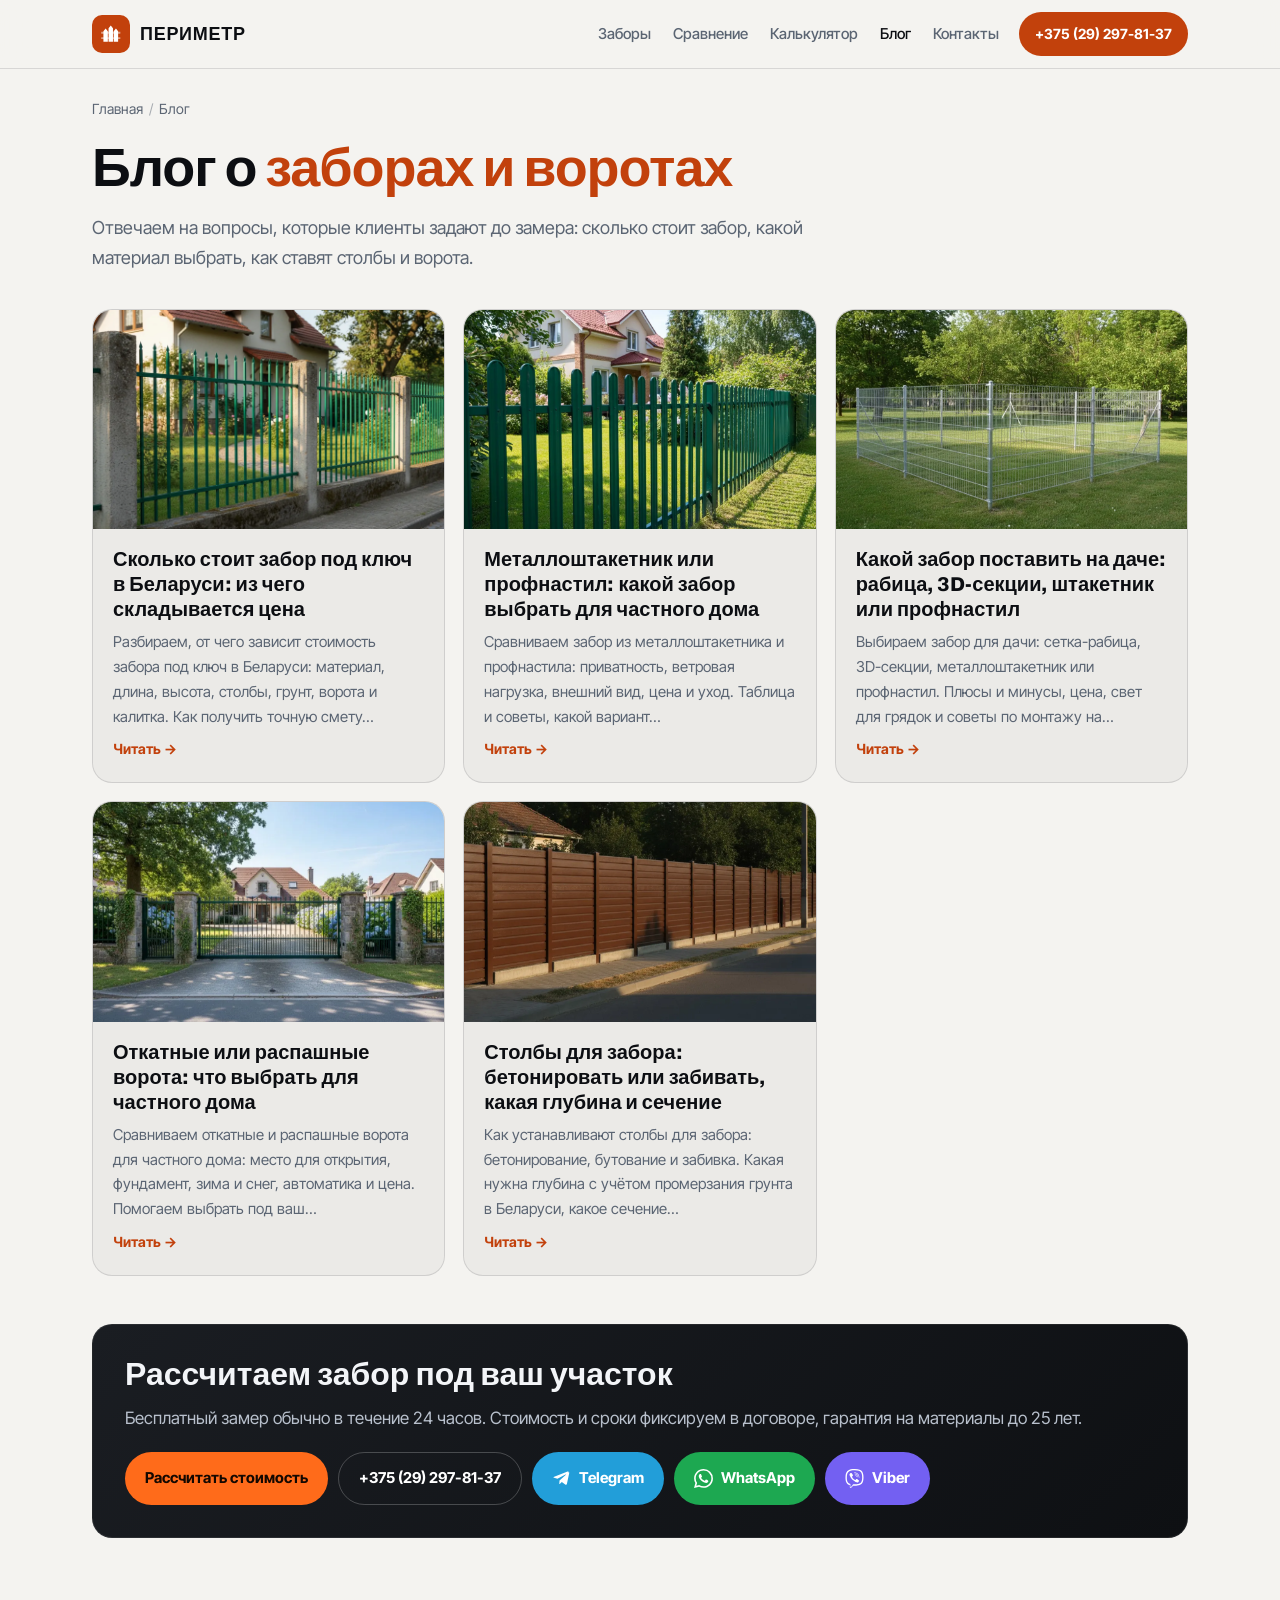
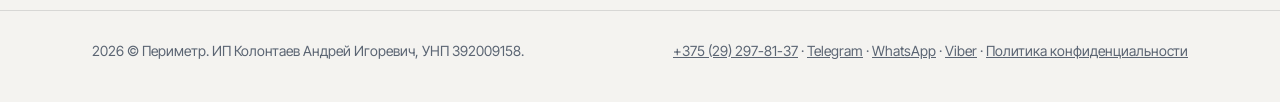
==== blog/index.html @ 4a14a882 "Блог (5 статей), WhatsApp и Viber, реквизиты ИП, политика конфиденциальности Co-Authored-By: Claude " ====
<!DOCTYPE html>
<html lang="ru">
<head>
<meta charset="utf-8">
<meta name="viewport" content="width=device-width, initial-scale=1">
<title>Блог о заборах, воротах и калитках | Периметр</title>
<meta name="description" content="Статьи о заборах под ключ: сколько стоит забор, штакетник или профнастил, какой забор поставить на даче, откатные или распашные ворота, установка столбов.">
<meta name="robots" content="index, follow, max-image-preview:large">
<link rel="canonical" href="https://xn--80aapcvihh1bcd1e.xn--90ais/blog/">
<meta property="og:type" content="website">
<meta property="og:locale" content="ru_BY">
<meta property="og:site_name" content="Периметр">
<meta property="og:url" content="https://xn--80aapcvihh1bcd1e.xn--90ais/blog/">
<meta property="og:title" content="Блог о заборах, воротах и калитках | Периметр">
<meta property="og:description" content="Статьи о заборах под ключ: сколько стоит забор, штакетник или профнастил, какой забор поставить на даче, откатные или распашные ворота, установка столбов.">
<meta property="og:image" content="https://xn--80aapcvihh1bcd1e.xn--90ais/img/og-image.jpg">
<meta property="og:image:width" content="1200">
<meta property="og:image:height" content="630">
<meta name="twitter:card" content="summary_large_image">
<link rel="icon" href="/favicon.ico" sizes="48x48">
<link rel="icon" href="/img/favicon.svg" type="image/svg+xml">
<link rel="apple-touch-icon" href="/img/apple-touch-icon.png">
<link rel="preconnect" href="https://fonts.googleapis.com">
<link rel="preconnect" href="https://fonts.gstatic.com" crossorigin>
<link href="https://fonts.googleapis.com/css2?family=Archivo:wght@700;800&family=Inter+Tight:wght@400;500;600;700&display=swap" rel="stylesheet">
<link rel="stylesheet" href="/blog.css">
<meta name="theme-color" content="#0A0B0D">
<script>
(function(){try{var t=localStorage.getItem('krov-theme');if(!t)t=matchMedia('(prefers-color-scheme: light)').matches?'light':'dark';document.documentElement.setAttribute('data-theme',t);}catch(e){}})();
</script>
<script type="application/ld+json">
{
 "@context": "https://schema.org",
 "@graph": [
  {
   "@type": "Blog",
   "@id": "https://xn--80aapcvihh1bcd1e.xn--90ais/blog/#blog",
   "name": "Блог «Периметр» — заборы, ворота и калитки",
   "url": "https://xn--80aapcvihh1bcd1e.xn--90ais/blog/",
   "inLanguage": "ru-BY",
   "publisher": {
    "@type": "HomeAndConstructionBusiness",
    "@id": "https://xn--80aapcvihh1bcd1e.xn--90ais/#org",
    "name": "Периметр",
    "legalName": "ИП Колонтаев Андрей Игоревич",
    "taxID": "392009158",
    "url": "https://xn--80aapcvihh1bcd1e.xn--90ais/",
    "telephone": "+375292978137",
    "logo": "https://xn--80aapcvihh1bcd1e.xn--90ais/img/icon-512.png"
   },
   "blogPost": [
    {
     "@type": "BlogPosting",
     "headline": "Сколько стоит забор под ключ в Беларуси: из чего складывается цена",
     "url": "https://xn--80aapcvihh1bcd1e.xn--90ais/blog/skolko-stoit-zabor-pod-klyuch/",
     "datePublished": "2026-09-23"
    },
    {
     "@type": "BlogPosting",
     "headline": "Металлоштакетник или профнастил: какой забор выбрать для частного дома",
     "url": "https://xn--80aapcvihh1bcd1e.xn--90ais/blog/shtaketnik-ili-profnastil/",
     "datePublished": "2026-09-23"
    },
    {
     "@type": "BlogPosting",
     "headline": "Какой забор поставить на даче: рабица, 3D-секции, штакетник или профнастил",
     "url": "https://xn--80aapcvihh1bcd1e.xn--90ais/blog/kakoj-zabor-postavit-na-dache/",
     "datePublished": "2026-09-23"
    },
    {
     "@type": "BlogPosting",
     "headline": "Откатные или распашные ворота: что выбрать для частного дома",
     "url": "https://xn--80aapcvihh1bcd1e.xn--90ais/blog/otkatnye-ili-raspashnye-vorota/",
     "datePublished": "2026-09-23"
    },
    {
     "@type": "BlogPosting",
     "headline": "Столбы для забора: бетонировать или забивать, какая глубина и сечение",
     "url": "https://xn--80aapcvihh1bcd1e.xn--90ais/blog/stolby-dlya-zabora/",
     "datePublished": "2026-09-23"
    }
   ]
  },
  {
   "@type": "BreadcrumbList",
   "itemListElement": [
    {
     "@type": "ListItem",
     "position": 1,
     "name": "Главная",
     "item": "https://xn--80aapcvihh1bcd1e.xn--90ais/"
    },
    {
     "@type": "ListItem",
     "position": 2,
     "name": "Блог",
     "item": "https://xn--80aapcvihh1bcd1e.xn--90ais/blog/"
    }
   ]
  }
 ]
}
</script>
</head>
<body>
<header class="bh"><div class="wrap bh__in">
  <a class="logo" href="/" aria-label="Периметр — на главную"><span class="logo__mark"><svg viewBox="0 0 32 32" aria-hidden="true"><path d="M3 13.2h26v2.6H3zM3 20.6h26v2.6H3z" opacity=".5"/><path d="M6 27V12.5l3-3.8 3 3.8V27zM13 27V8.5l3-3.8 3 3.8V27zM20 27V12.5l3-3.8 3 3.8V27z"/></svg></span><span>Периметр</span></a>
  <nav class="bh__nav" aria-label="Основное меню">
    <a href="/#fences">Заборы</a><a href="/#compare">Сравнение</a><a href="/#calc">Калькулятор</a><a href="/blog/" aria-current="page">Блог</a><a href="/#contacts">Контакты</a>
  </nav>
  <a class="bh__phone" href="tel:+375292978137">+375 (29) 297-81-37</a>
</div></header>
<main class="wrap page">
  <ol class="crumbs"><li><a href="/">Главная</a></li><li aria-current="page">Блог</li></ol>
  <h1>Блог о <em>заборах и воротах</em></h1>
  <p class="lead">Отвечаем на вопросы, которые клиенты задают до замера: сколько стоит забор, какой материал выбрать, как ставят столбы и ворота.</p>
  <div class="cards"><a class="card" href="/blog/skolko-stoit-zabor-pod-klyuch/">
  <div class="card__img"><img src="/img/hero-3.webp" width="1600" height="914" loading="lazy" decoding="async" alt="Сколько стоит забор под ключ: из чего складывается цена"></div>
  <div class="card__b"><h3>Сколько стоит забор под ключ в Беларуси: из чего складывается цена</h3><p>Разбираем, от чего зависит стоимость забора под ключ в Беларуси: материал, длина, высота, столбы, грунт, ворота и калитка. Как получить точную смету…</p><span>Читать →</span></div>
</a><a class="card" href="/blog/shtaketnik-ili-profnastil/">
  <div class="card__img"><img src="/img/fence-shtaket.webp" width="1100" height="802" loading="lazy" decoding="async" alt="Металлоштакетник или профнастил: что выбрать для частного дома"></div>
  <div class="card__b"><h3>Металлоштакетник или профнастил: какой забор выбрать для частного дома</h3><p>Сравниваем забор из металлоштакетника и профнастила: приватность, ветровая нагрузка, внешний вид, цена и уход. Таблица и советы, какой вариант…</p><span>Читать →</span></div>
</a><a class="card" href="/blog/kakoj-zabor-postavit-na-dache/">
  <div class="card__img"><img src="/img/fence-rabica.webp" width="1100" height="802" loading="lazy" decoding="async" alt="Какой забор поставить на даче"></div>
  <div class="card__b"><h3>Какой забор поставить на даче: рабица, 3D-секции, штакетник или профнастил</h3><p>Выбираем забор для дачи: сетка-рабица, 3D-секции, металлоштакетник или профнастил. Плюсы и минусы, цена, свет для грядок и советы по монтажу на…</p><span>Читать →</span></div>
</a><a class="card" href="/blog/otkatnye-ili-raspashnye-vorota/">
  <div class="card__img"><img src="/img/work-6.webp" width="900" height="656" loading="lazy" decoding="async" alt="Откатные или распашные ворота: что выбрать"></div>
  <div class="card__b"><h3>Откатные или распашные ворота: что выбрать для частного дома</h3><p>Сравниваем откатные и распашные ворота для частного дома: место для открытия, фундамент, зима и снег, автоматика и цена. Помогаем выбрать под ваш…</p><span>Читать →</span></div>
</a><a class="card" href="/blog/stolby-dlya-zabora/">
  <div class="card__img"><img src="/img/fence-profnastil.webp" width="1100" height="802" loading="lazy" decoding="async" alt="Столбы для забора: бетонировать или забивать"></div>
  <div class="card__b"><h3>Столбы для забора: бетонировать или забивать, какая глубина и сечение</h3><p>Как устанавливают столбы для забора: бетонирование, бутование и забивка. Какая нужна глубина с учётом промерзания грунта в Беларуси, какое сечение…</p><span>Читать →</span></div>
</a></div>
  <section class="cta">
  <h2>Рассчитаем забор под ваш участок</h2>
  <p>Бесплатный замер обычно в течение 24 часов. Стоимость и сроки фиксируем в договоре, гарантия на материалы до 25 лет.</p>
  <div class="btns">
    <a class="btn btn--accent" href="/#calc">Рассчитать стоимость</a>
    <a class="btn btn--ghost" href="tel:+375292978137">+375 (29) 297-81-37</a>
    <a class="btn btn--tg" href="https://t.me/andreew_8" target="_blank" rel="noopener"><svg viewBox="0 0 24 24" aria-hidden="true"><path d="M21.9 4.3 18.8 19c-.2 1-.9 1.3-1.7.8l-4.7-3.5-2.3 2.2c-.3.3-.5.5-.9.5l.3-4.4 8.1-7.3c.4-.3-.1-.5-.6-.2L6.9 12.4l-4.3-1.3c-.9-.3-.9-.9.2-1.4l16.9-6.5c.8-.3 1.5.2 1.2 1.1z"/></svg>Telegram</a>
    <a class="btn btn--wa" href="https://wa.me/375292978137" target="_blank" rel="noopener"><svg viewBox="0 0 24 24" fill="currentColor" aria-hidden="true"><path d="M17.472 14.382c-.297-.149-1.758-.867-2.03-.967-.273-.099-.471-.148-.67.15-.197.297-.767.966-.94 1.164-.173.199-.347.223-.644.075-.297-.15-1.255-.463-2.39-1.475-.883-.788-1.48-1.761-1.653-2.059-.173-.297-.018-.458.13-.606.134-.133.298-.347.446-.52.149-.174.198-.298.298-.497.099-.198.05-.371-.025-.52-.075-.149-.669-1.612-.916-2.207-.242-.579-.487-.5-.669-.51-.173-.008-.371-.01-.57-.01-.198 0-.52.074-.792.372-.272.297-1.04 1.016-1.04 2.479 0 1.462 1.065 2.875 1.213 3.074.149.198 2.096 3.2 5.077 4.487.709.306 1.262.489 1.694.625.712.227 1.36.195 1.871.118.571-.085 1.758-.719 2.006-1.413.248-.694.248-1.289.173-1.413-.074-.124-.272-.198-.57-.347m-5.421 7.403h-.004a9.87 9.87 0 01-5.031-1.378l-.361-.214-3.741.982.998-3.648-.235-.374a9.86 9.86 0 01-1.51-5.26c.001-5.45 4.436-9.884 9.888-9.884 2.64 0 5.122 1.03 6.988 2.898a9.825 9.825 0 012.893 6.994c-.003 5.45-4.437 9.884-9.885 9.884m8.413-18.297A11.815 11.815 0 0012.05 0C5.495 0 .16 5.335.157 11.892c0 2.096.547 4.142 1.588 5.945L.057 24l6.305-1.654a11.882 11.882 0 005.683 1.448h.005c6.554 0 11.89-5.335 11.893-11.893a11.821 11.821 0 00-3.48-8.413Z"/></svg>WhatsApp</a>
    <a class="btn btn--vb" href="viber://chat?number=%2B375292978137"><svg viewBox="0 0 24 24" fill="currentColor" aria-hidden="true"><path d="M11.4 0C9.473.028 5.333.344 3.02 2.467 1.302 4.187.696 6.7.633 9.817.57 12.933.488 18.776 6.12 20.36h.003l-.004 2.416s-.037.977.61 1.177c.777.242 1.234-.5 1.98-1.302.407-.44.972-1.084 1.397-1.58 3.85.326 6.812-.416 7.15-.525.776-.252 5.176-.816 5.892-6.657.74-6.02-.36-9.83-2.34-11.546-.596-.55-3.006-2.3-8.375-2.323 0 0-.395-.025-1.037-.017zm.058 1.693c.545-.004.88.017.88.017 4.542.02 6.717 1.388 7.222 1.846 1.675 1.435 2.53 4.868 1.906 9.897v.002c-.604 4.878-4.174 5.184-4.832 5.395-.28.09-2.882.737-6.153.524 0 0-2.436 2.94-3.197 3.704-.12.12-.26.167-.352.144-.13-.033-.166-.188-.165-.414l.02-4.018c-4.762-1.32-4.485-6.292-4.43-8.895.054-2.604.543-4.738 1.996-6.173 1.96-1.773 5.474-2.018 7.11-2.03zm.38 2.602c-.167 0-.303.135-.304.302 0 .167.133.303.3.305 1.624.01 2.946.537 4.028 1.592 1.073 1.046 1.62 2.468 1.633 4.334.002.167.14.3.307.3.166-.002.3-.138.3-.304-.014-1.984-.618-3.596-1.816-4.764-1.19-1.16-2.692-1.753-4.447-1.765zm-3.96.695c-.19-.032-.4.005-.616.117l-.01.002c-.43.247-.816.562-1.146.932-.002.004-.006.004-.008.008-.267.323-.42.638-.46.948-.008.046-.01.093-.007.14 0 .136.022.27.065.4l.013.01c.135.48.473 1.276 1.205 2.604.42.768.903 1.5 1.446 2.186.27.344.56.673.87.984l.132.132c.31.308.64.6.984.87.686.543 1.418 1.027 2.186 1.447 1.328.733 2.126 1.07 2.604 1.206l.01.014c.13.042.265.064.402.063.046.002.092 0 .138-.008.31-.036.627-.19.948-.46.004 0 .003-.002.008-.005.37-.33.683-.72.93-1.148l.003-.01c.225-.432.15-.842-.18-1.12-.004 0-.698-.58-1.037-.83-.36-.255-.73-.492-1.113-.71-.51-.285-1.032-.106-1.248.174l-.447.564c-.23.283-.657.246-.657.246-3.12-.796-3.955-3.955-3.955-3.955s-.037-.426.248-.656l.563-.448c.277-.215.456-.737.17-1.248-.217-.383-.454-.756-.71-1.115-.25-.34-.826-1.033-.83-1.035-.137-.165-.31-.265-.502-.297zm4.49.88c-.158.002-.29.124-.3.282-.01.167.115.312.282.324 1.16.085 2.017.466 2.645 1.15.63.688.93 1.524.906 2.57-.002.168.13.306.3.31.166.003.305-.13.31-.297.025-1.175-.334-2.193-1.067-2.994-.74-.81-1.777-1.253-3.05-1.346h-.024zm.463 1.63c-.16.002-.29.127-.3.287-.008.167.12.31.288.32.523.028.875.175 1.113.422.24.245.388.62.416 1.164.01.167.15.295.318.287.167-.008.295-.15.287-.317-.03-.644-.215-1.178-.58-1.557-.367-.378-.893-.574-1.52-.607h-.018z"/></svg>Viber</a>
  </div>
</section>
</main>
<footer class="bf"><div class="wrap bf__in">
  <span>2026 © Периметр. ИП Колонтаев Андрей Игоревич, УНП 392009158.</span>
  <span><a href="tel:+375292978137">+375 (29) 297-81-37</a> · <a href="https://t.me/andreew_8">Telegram</a> · <a href="https://wa.me/375292978137">WhatsApp</a> · <a href="viber://chat?number=%2B375292978137">Viber</a> · <a href="/privacy.html">Политика конфиденциальности</a></span>
</div></footer>
</body>
</html>
---- blog.css ----
/* Стили блога, политики и 404. Токены совпадают с styles.css, тема берётся из того же localStorage 'krov-theme'. */
:root{
  --bg:#0A0B0D;--surface:rgba(255,255,255,.045);--line:rgba(255,255,255,.10);
  --text:#F3F5F8;--muted:#99A2AF;--accent:#FF6B1A;--accent-2:#FFA93D;--accent-ink:#140801;
  --r:20px;--wrap:1160px;
}
[data-theme="light"]{
  --bg:#F4F3F0;--surface:rgba(12,14,18,.035);--line:rgba(12,14,18,.12);
  --text:#0C0E12;--muted:#5B6573;--accent:#C2410C;--accent-2:#9A3412;--accent-ink:#fff;
}
*{box-sizing:border-box}
html{scroll-behavior:smooth}
body{margin:0;background:var(--bg);color:var(--text);font:17px/1.65 'Inter Tight',system-ui,sans-serif;-webkit-font-smoothing:antialiased}
a{color:var(--accent)}
img{max-width:100%;height:auto;display:block}
.wrap{max-width:var(--wrap);margin:0 auto;padding:0 16px}
@media (min-width:640px){.wrap{padding:0 32px}}

/* шапка */
.bh{position:sticky;top:0;z-index:10;background:color-mix(in srgb,var(--bg) 88%,transparent);backdrop-filter:blur(14px);-webkit-backdrop-filter:blur(14px);border-bottom:1px solid var(--line)}
.bh__in{display:flex;align-items:center;gap:20px;min-height:68px}
.logo{display:inline-flex;align-items:center;gap:10px;color:var(--text);text-decoration:none;font:800 18px 'Archivo',sans-serif;letter-spacing:.04em;text-transform:uppercase}
.logo__mark{width:38px;height:38px;border-radius:10px;background:var(--accent);color:var(--accent-ink);display:grid;place-items:center;flex:none}
.logo__mark svg{width:62%;height:62%;fill:currentColor}
.bh__nav{display:flex;gap:22px;margin-left:auto}
.bh__nav a{color:var(--muted);text-decoration:none;font-size:15px;font-weight:500}
.bh__nav a:hover,.bh__nav a[aria-current]{color:var(--text)}
.bh__phone{color:var(--accent-ink);background:var(--accent);text-decoration:none;font-weight:700;font-size:14px;padding:10px 16px;border-radius:999px;white-space:nowrap}
@media (max-width:860px){.bh__nav{display:none}.bh__phone{margin-left:auto}}
@media (max-width:420px){.logo span:last-child{display:none}}

/* хлебные крошки */
.crumbs{margin:28px 0 0;padding:0;list-style:none;display:flex;flex-wrap:wrap;gap:6px;font-size:14px;color:var(--muted)}
.crumbs li+li::before{content:'/';margin-right:6px;opacity:.5}
.crumbs a{color:var(--muted);text-decoration:none}
.crumbs a:hover{color:var(--text)}

/* статья */
.art{max-width:780px;margin:0 auto;padding-bottom:72px}
.art h1,.page h1{font:800 clamp(32px,5.4vw,54px)/1.06 'Archivo',sans-serif;letter-spacing:-.02em;margin:20px 0 16px}
h1 em,.h2 em{font-style:normal;color:var(--accent)}
.meta{display:flex;flex-wrap:wrap;gap:6px 18px;color:var(--muted);font-size:14px;margin-bottom:28px}
.art__img{border-radius:var(--r);overflow:hidden;margin:0 0 32px;aspect-ratio:16/9;background:var(--surface)}
.art__img img{width:100%;height:100%;object-fit:cover}
.tldr{border:1px solid var(--line);border-left:4px solid var(--accent);background:var(--surface);border-radius:14px;padding:18px 22px;margin:0 0 32px}
.tldr b{display:block;font:700 13px 'Inter Tight',sans-serif;text-transform:uppercase;letter-spacing:.08em;color:var(--accent);margin-bottom:6px}
.tldr p{margin:0;color:var(--text)}
.toc{border:1px solid var(--line);border-radius:14px;padding:16px 22px;margin:0 0 36px}
.toc b{font-size:14px;text-transform:uppercase;letter-spacing:.08em;color:var(--muted)}
.toc ol{margin:8px 0 0;padding-left:20px}
.toc a{color:var(--text);text-decoration:none}
.toc a:hover{color:var(--accent)}
.prose h2{font:800 clamp(24px,3vw,32px)/1.2 'Archivo',sans-serif;letter-spacing:-.01em;margin:44px 0 14px;scroll-margin-top:90px}
.prose p,.prose li{color:color-mix(in srgb,var(--text) 82%,var(--muted))}
.prose li{margin:6px 0}
.prose strong{color:var(--text)}
.table-wrap{overflow-x:auto;border:1px solid var(--line);border-radius:14px;margin:20px 0;background:var(--surface)}
.table-wrap table{width:100%;min-width:560px;border-collapse:collapse;font-size:15px;line-height:1.45}
.table-wrap th,.table-wrap td{padding:12px 16px;text-align:left;vertical-align:top;border-bottom:1px solid var(--line)}
.table-wrap thead th{font-size:12px;text-transform:uppercase;letter-spacing:.08em;color:var(--muted);font-weight:600}
.table-wrap tbody th{font-weight:700;white-space:nowrap}
.table-wrap td{color:var(--muted)}
.table-wrap tbody tr:last-child>*{border-bottom:0}

/* FAQ статьи */
.qa{margin-top:48px}
.qa h2{font:800 clamp(24px,3vw,32px)/1.2 'Archivo',sans-serif;margin:0 0 16px}
.qa details{border:1px solid var(--line);border-radius:14px;padding:4px 20px;margin-bottom:10px;background:var(--surface)}
.qa summary{cursor:pointer;font-weight:700;padding:14px 0;list-style:none}
.qa summary::-webkit-details-marker{display:none}
.qa summary::after{content:'+';float:right;color:var(--accent);font-weight:800}
.qa details[open] summary::after{content:'−'}
.qa details p{margin:0 0 16px;color:var(--muted)}

/* CTA */
.cta{margin-top:48px;border-radius:var(--r);padding:32px;background:linear-gradient(135deg,#1a1d22,#0e1013);color:#F3F5F8;border:1px solid rgba(255,255,255,.08)}
.cta h2{font:800 clamp(24px,3vw,32px)/1.15 'Archivo',sans-serif;margin:0 0 10px}
.cta p{color:#b8c0cc;margin:0 0 20px}
.btns{display:flex;flex-wrap:wrap;gap:10px}
.btn{display:inline-flex;align-items:center;gap:8px;padding:13px 20px;border-radius:999px;font-weight:700;font-size:15px;text-decoration:none;color:#fff;transition:transform .25s ease,filter .25s ease}
.btn:hover{transform:translateY(-2px);filter:brightness(1.08)}
.btn svg{width:19px;height:19px;fill:currentColor}
.btn--accent{background:#FF6B1A;color:#140801}
.btn--tg{background:#229ED9}.btn--wa{background:#1DA851}.btn--vb{background:#7360F2}
.btn--ghost{border:1px solid rgba(255,255,255,.22)}

/* связанные и список статей */
.related{margin-top:56px}
.related h2,.page h2.h2{font:800 clamp(22px,2.6vw,28px)/1.2 'Archivo',sans-serif;margin:0 0 16px}
.cards{display:grid;grid-template-columns:repeat(auto-fill,minmax(280px,1fr));gap:18px}
.card{display:flex;flex-direction:column;border:1px solid var(--line);border-radius:var(--r);overflow:hidden;background:var(--surface);text-decoration:none;color:var(--text);transition:transform .3s ease,border-color .3s ease}
.card:hover{transform:translateY(-3px);border-color:color-mix(in srgb,var(--accent) 50%,var(--line))}
.card__img{aspect-ratio:16/10;overflow:hidden}
.card__img img{width:100%;height:100%;object-fit:cover}
.card__b{padding:18px 20px 22px;display:flex;flex-direction:column;gap:8px;flex:1}
.card__b h3{font:800 20px/1.25 'Archivo',sans-serif;margin:0}
.card__b p{margin:0;color:var(--muted);font-size:15px}
.card__b span{margin-top:auto;color:var(--accent);font-weight:700;font-size:14px}

/* простые страницы */
.page{padding-bottom:72px}
.page .lead{color:var(--muted);max-width:720px;font-size:18px;margin:0 0 36px}
.doc{max-width:780px}
.doc h2{font:700 22px/1.3 'Archivo',sans-serif;margin:36px 0 8px}
.doc p,.doc li{color:var(--muted)}

/* подвал */
.bf{border-top:1px solid var(--line);padding:28px 0 40px;color:var(--muted);font-size:14px}
.bf__in{display:flex;flex-wrap:wrap;gap:10px 24px;justify-content:space-between}
.bf a{color:var(--muted)}
.bf a:hover{color:var(--text)}
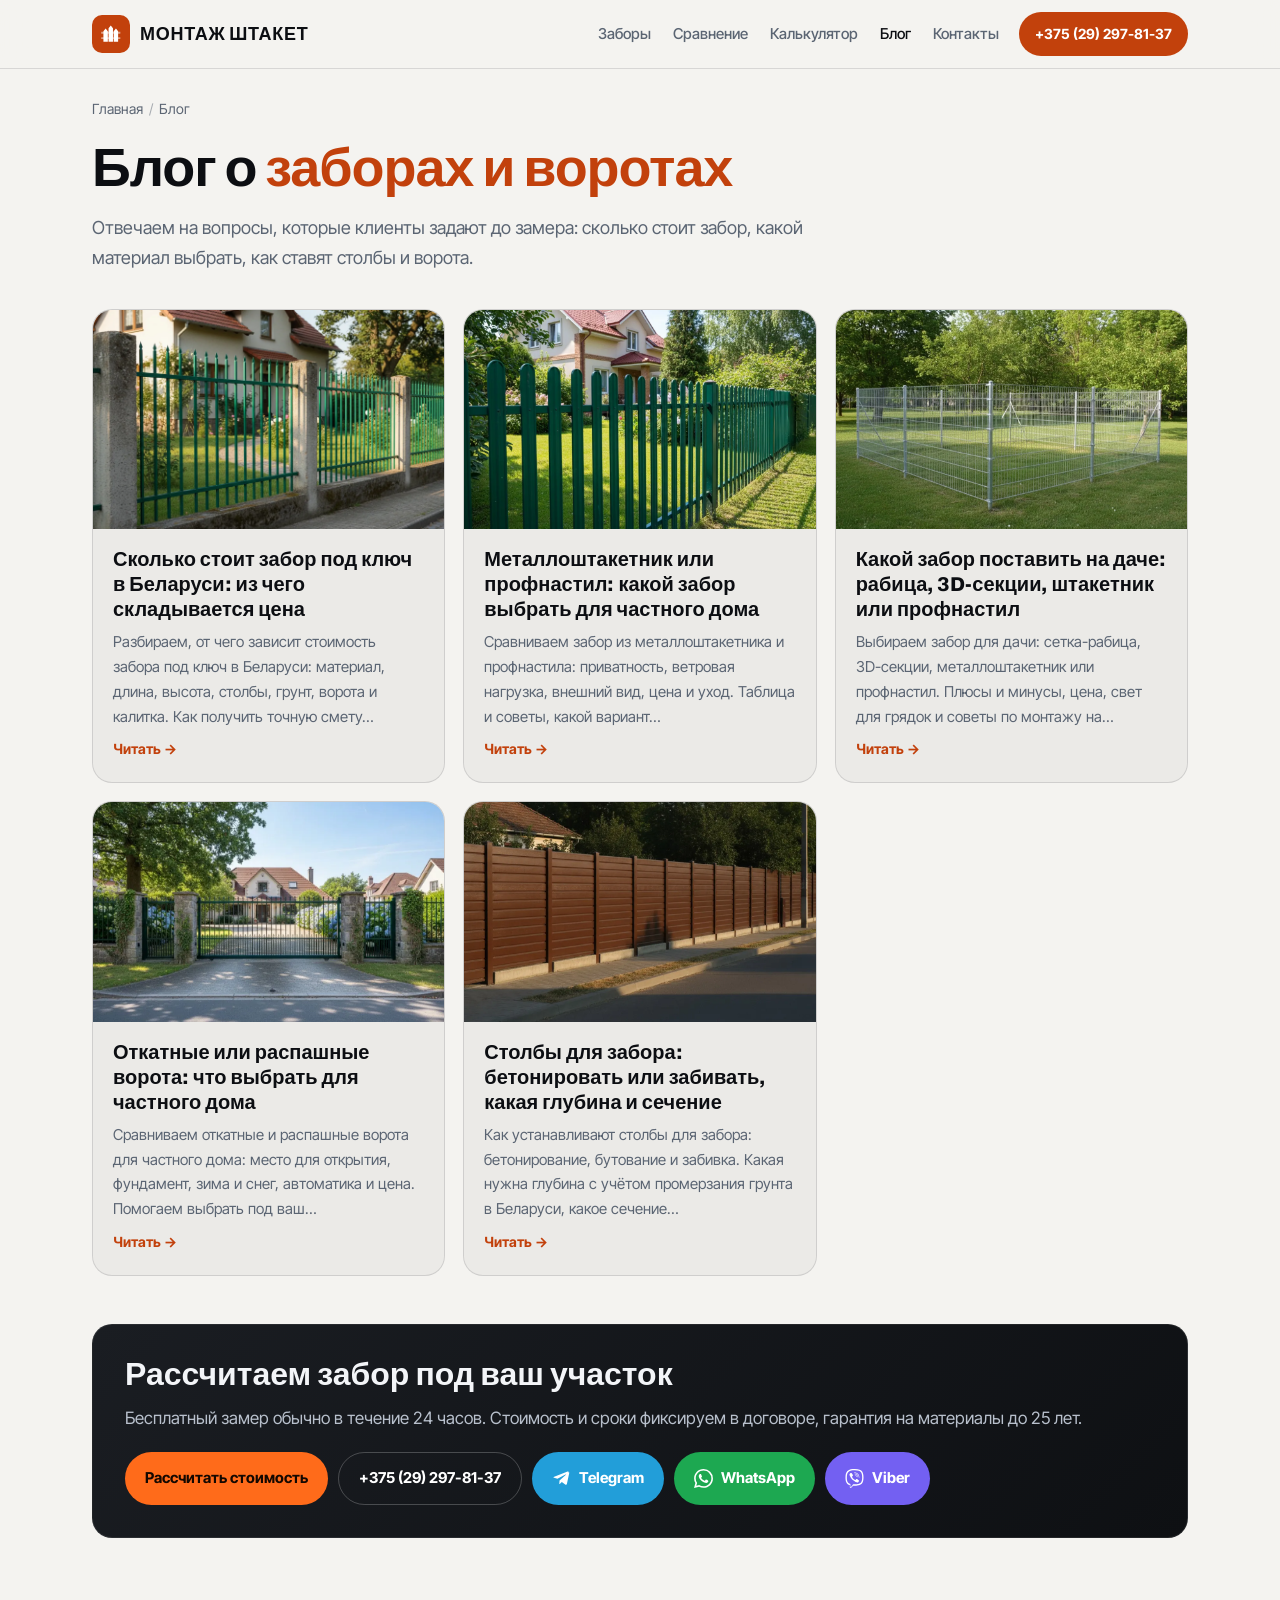
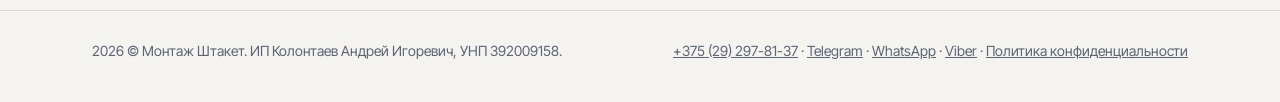
==== commit 6f75f3df: "Бренд «Монтаж Штакет», заявка после главного экрана, мессенджеры, чистый адрес /privacy/ Co-Authored" ====
--- a/blog/index.html
+++ b/blog/index.html
@@ -3,15 +3,15 @@
 <head>
 <meta charset="utf-8">
 <meta name="viewport" content="width=device-width, initial-scale=1">
-<title>Блог о заборах, воротах и калитках | Периметр</title>
+<title>Блог о заборах, воротах и калитках | Монтаж Штакет</title>
 <meta name="description" content="Статьи о заборах под ключ: сколько стоит забор, штакетник или профнастил, какой забор поставить на даче, откатные или распашные ворота, установка столбов.">
 <meta name="robots" content="index, follow, max-image-preview:large">
 <link rel="canonical" href="https://xn--80aapcvihh1bcd1e.xn--90ais/blog/">
 <meta property="og:type" content="website">
 <meta property="og:locale" content="ru_BY">
-<meta property="og:site_name" content="Периметр">
+<meta property="og:site_name" content="Монтаж Штакет">
 <meta property="og:url" content="https://xn--80aapcvihh1bcd1e.xn--90ais/blog/">
-<meta property="og:title" content="Блог о заборах, воротах и калитках | Периметр">
+<meta property="og:title" content="Блог о заборах, воротах и калитках | Монтаж Штакет">
 <meta property="og:description" content="Статьи о заборах под ключ: сколько стоит забор, штакетник или профнастил, какой забор поставить на даче, откатные или распашные ворота, установка столбов.">
 <meta property="og:image" content="https://xn--80aapcvihh1bcd1e.xn--90ais/img/og-image.jpg">
 <meta property="og:image:width" content="1200">
@@ -35,13 +35,13 @@
   {
    "@type": "Blog",
    "@id": "https://xn--80aapcvihh1bcd1e.xn--90ais/blog/#blog",
-   "name": "Блог «Периметр» — заборы, ворота и калитки",
+   "name": "Блог «Монтаж Штакет» — заборы, ворота и калитки",
    "url": "https://xn--80aapcvihh1bcd1e.xn--90ais/blog/",
    "inLanguage": "ru-BY",
    "publisher": {
     "@type": "HomeAndConstructionBusiness",
     "@id": "https://xn--80aapcvihh1bcd1e.xn--90ais/#org",
-    "name": "Периметр",
+    "name": "Монтаж Штакет",
     "legalName": "ИП Колонтаев Андрей Игоревич",
     "taxID": "392009158",
     "url": "https://xn--80aapcvihh1bcd1e.xn--90ais/",
@@ -104,7 +104,7 @@
 </head>
 <body>
 <header class="bh"><div class="wrap bh__in">
-  <a class="logo" href="/" aria-label="Периметр — на главную"><span class="logo__mark"><svg viewBox="0 0 32 32" aria-hidden="true"><path d="M3 13.2h26v2.6H3zM3 20.6h26v2.6H3z" opacity=".5"/><path d="M6 27V12.5l3-3.8 3 3.8V27zM13 27V8.5l3-3.8 3 3.8V27zM20 27V12.5l3-3.8 3 3.8V27z"/></svg></span><span>Периметр</span></a>
+  <a class="logo" href="/" aria-label="Монтаж Штакет — на главную"><span class="logo__mark"><svg viewBox="0 0 32 32" aria-hidden="true"><path d="M3 13.2h26v2.6H3zM3 20.6h26v2.6H3z" opacity=".5"/><path d="M6 27V12.5l3-3.8 3 3.8V27zM13 27V8.5l3-3.8 3 3.8V27zM20 27V12.5l3-3.8 3 3.8V27z"/></svg></span><span>Монтаж Штакет</span></a>
   <nav class="bh__nav" aria-label="Основное меню">
     <a href="/#fences">Заборы</a><a href="/#compare">Сравнение</a><a href="/#calc">Калькулятор</a><a href="/blog/" aria-current="page">Блог</a><a href="/#contacts">Контакты</a>
   </nav>
@@ -143,8 +143,8 @@
 </section>
 </main>
 <footer class="bf"><div class="wrap bf__in">
-  <span>2026 © Периметр. ИП Колонтаев Андрей Игоревич, УНП 392009158.</span>
-  <span><a href="tel:+375292978137">+375 (29) 297-81-37</a> · <a href="https://t.me/andreew_8">Telegram</a> · <a href="https://wa.me/375292978137">WhatsApp</a> · <a href="viber://chat?number=%2B375292978137">Viber</a> · <a href="/privacy.html">Политика конфиденциальности</a></span>
+  <span>2026 © Монтаж Штакет. ИП Колонтаев Андрей Игоревич, УНП 392009158.</span>
+  <span><a href="tel:+375292978137">+375 (29) 297-81-37</a> · <a href="https://t.me/andreew_8">Telegram</a> · <a href="https://wa.me/375292978137">WhatsApp</a> · <a href="viber://chat?number=%2B375292978137">Viber</a> · <a href="/privacy/">Политика конфиденциальности</a></span>
 </div></footer>
 </body>
 </html>
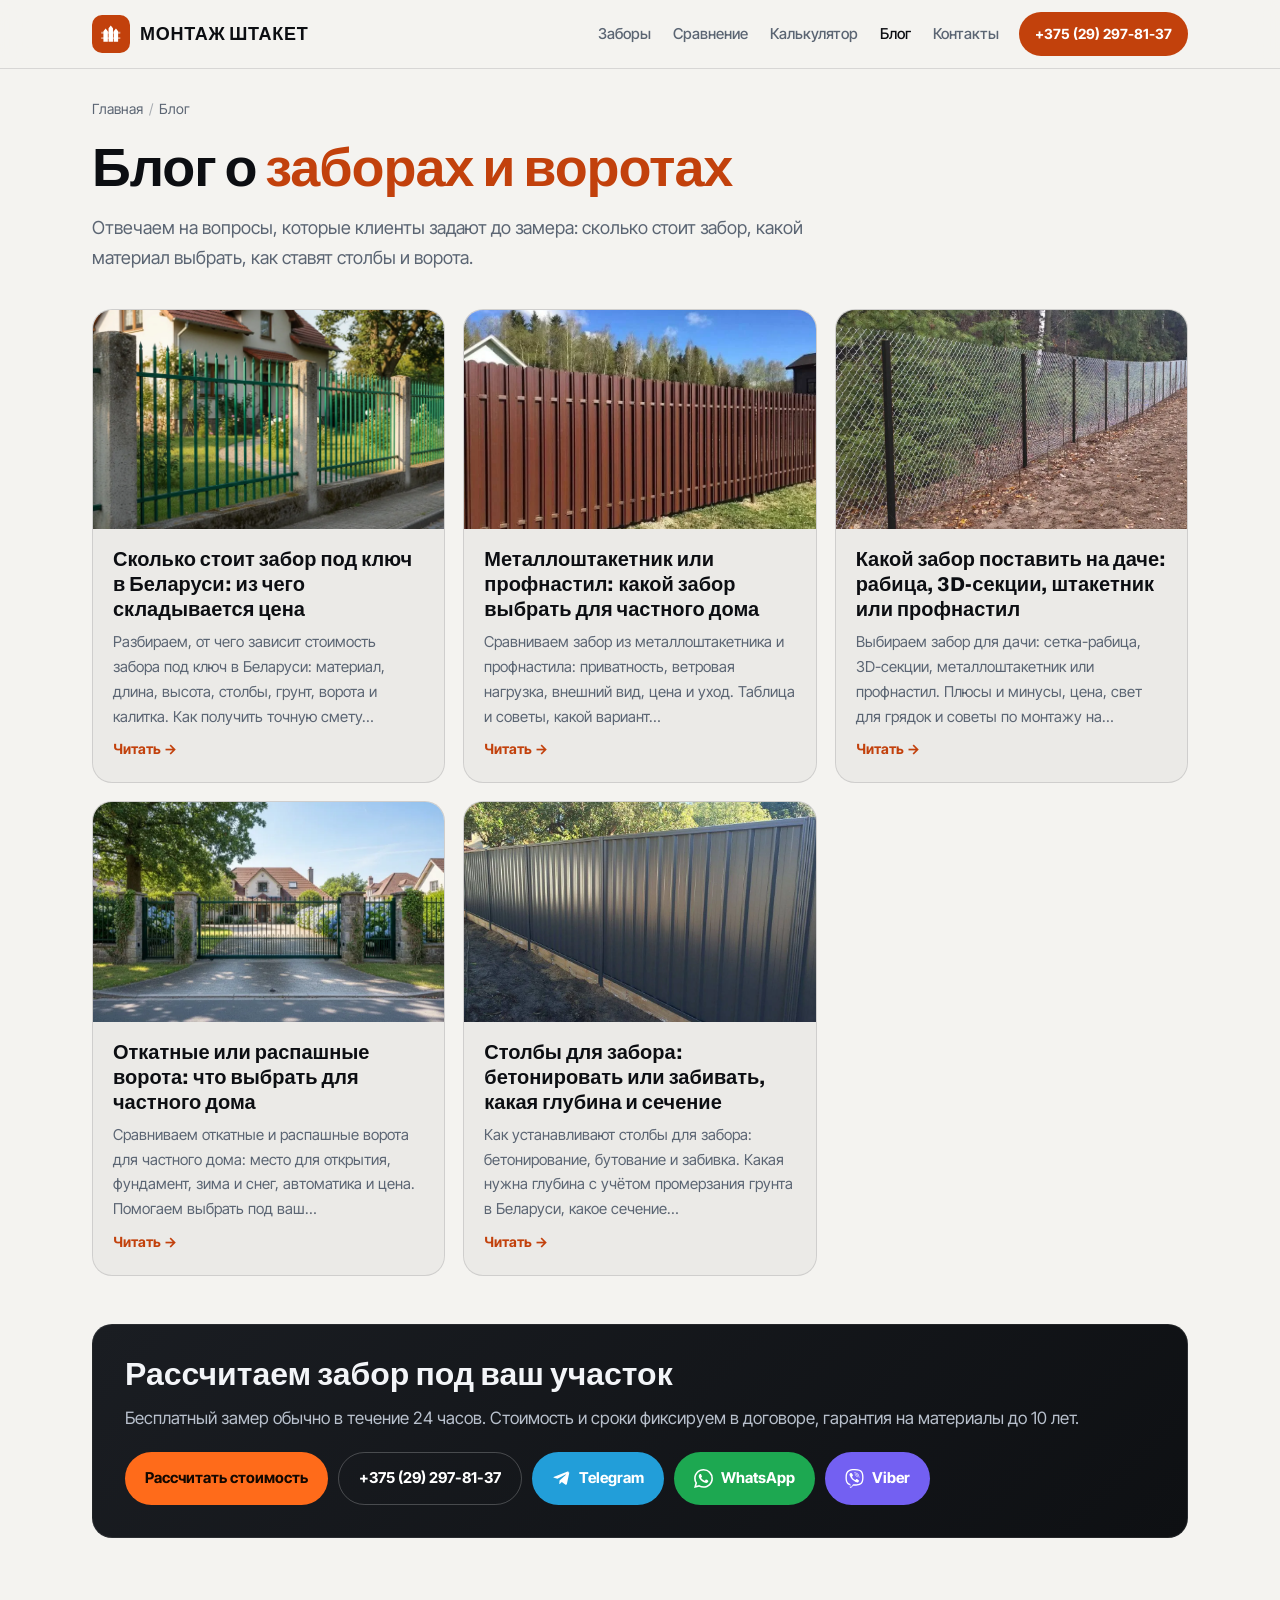
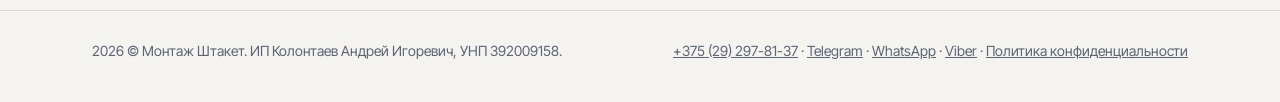
==== commit 25c4f0ea: "Новые фото заборов, гарантия 10 лет на материалы и 5 лет на работы, убран вопрос про Гомельскую обла" ====
--- a/blog/index.html
+++ b/blog/index.html
@@ -118,21 +118,21 @@
   <div class="card__img"><img src="/img/hero-3.webp" width="1600" height="914" loading="lazy" decoding="async" alt="Сколько стоит забор под ключ: из чего складывается цена"></div>
   <div class="card__b"><h3>Сколько стоит забор под ключ в Беларуси: из чего складывается цена</h3><p>Разбираем, от чего зависит стоимость забора под ключ в Беларуси: материал, длина, высота, столбы, грунт, ворота и калитка. Как получить точную смету…</p><span>Читать →</span></div>
 </a><a class="card" href="/blog/shtaketnik-ili-profnastil/">
-  <div class="card__img"><img src="/img/fence-shtaket.webp" width="1100" height="802" loading="lazy" decoding="async" alt="Металлоштакетник или профнастил: что выбрать для частного дома"></div>
+  <div class="card__img"><img src="/img/fence-shtaket.webp" width="800" height="600" loading="lazy" decoding="async" alt="Металлоштакетник или профнастил: что выбрать для частного дома"></div>
   <div class="card__b"><h3>Металлоштакетник или профнастил: какой забор выбрать для частного дома</h3><p>Сравниваем забор из металлоштакетника и профнастила: приватность, ветровая нагрузка, внешний вид, цена и уход. Таблица и советы, какой вариант…</p><span>Читать →</span></div>
 </a><a class="card" href="/blog/kakoj-zabor-postavit-na-dache/">
-  <div class="card__img"><img src="/img/fence-rabica.webp" width="1100" height="802" loading="lazy" decoding="async" alt="Какой забор поставить на даче"></div>
+  <div class="card__img"><img src="/img/fence-rabica.webp" width="1100" height="825" loading="lazy" decoding="async" alt="Какой забор поставить на даче"></div>
   <div class="card__b"><h3>Какой забор поставить на даче: рабица, 3D-секции, штакетник или профнастил</h3><p>Выбираем забор для дачи: сетка-рабица, 3D-секции, металлоштакетник или профнастил. Плюсы и минусы, цена, свет для грядок и советы по монтажу на…</p><span>Читать →</span></div>
 </a><a class="card" href="/blog/otkatnye-ili-raspashnye-vorota/">
   <div class="card__img"><img src="/img/work-6.webp" width="900" height="656" loading="lazy" decoding="async" alt="Откатные или распашные ворота: что выбрать"></div>
   <div class="card__b"><h3>Откатные или распашные ворота: что выбрать для частного дома</h3><p>Сравниваем откатные и распашные ворота для частного дома: место для открытия, фундамент, зима и снег, автоматика и цена. Помогаем выбрать под ваш…</p><span>Читать →</span></div>
 </a><a class="card" href="/blog/stolby-dlya-zabora/">
-  <div class="card__img"><img src="/img/fence-profnastil.webp" width="1100" height="802" loading="lazy" decoding="async" alt="Столбы для забора: бетонировать или забивать"></div>
+  <div class="card__img"><img src="/img/fence-profnastil.webp" width="1024" height="768" loading="lazy" decoding="async" alt="Столбы для забора: бетонировать или забивать"></div>
   <div class="card__b"><h3>Столбы для забора: бетонировать или забивать, какая глубина и сечение</h3><p>Как устанавливают столбы для забора: бетонирование, бутование и забивка. Какая нужна глубина с учётом промерзания грунта в Беларуси, какое сечение…</p><span>Читать →</span></div>
 </a></div>
   <section class="cta">
   <h2>Рассчитаем забор под ваш участок</h2>
-  <p>Бесплатный замер обычно в течение 24 часов. Стоимость и сроки фиксируем в договоре, гарантия на материалы до 25 лет.</p>
+  <p>Бесплатный замер обычно в течение 24 часов. Стоимость и сроки фиксируем в договоре, гарантия на материалы до 10 лет.</p>
   <div class="btns">
     <a class="btn btn--accent" href="/#calc">Рассчитать стоимость</a>
     <a class="btn btn--ghost" href="tel:+375292978137">+375 (29) 297-81-37</a>
